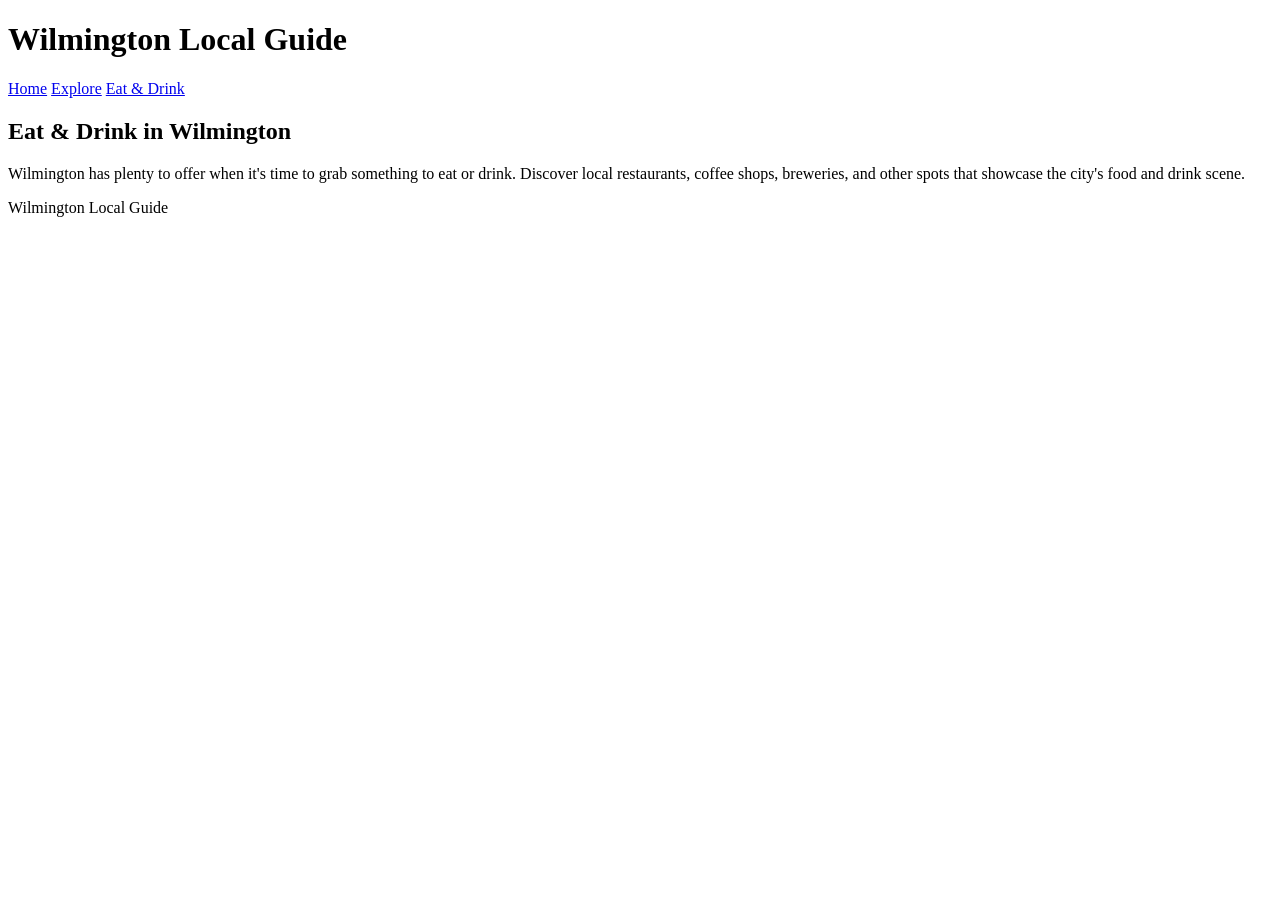
==== eat.html @ c0d4bfe0 "Set up initial Wilmington Local Guide pages" ====
<!doctype html>
<html lang="en">
  <head>
    <meta charset="UTF-8" />
    <meta name="viewport" content="width=device-width, initial-scale=1.0" />
    <title>Wilmington Local Guide | Eat</title>
  </head>

  <body>
    <header>
      <h1>Wilmington Local Guide</h1>

      <nav>
        <a href="index.html">Home</a>
        <a href="explore.html">Explore</a>
        <a href="eat.html">Eat &amp; Drink</a>
      </nav>
    </header>

    <main>
      <h2>Eat &amp; Drink in Wilmington</h2>
      <p>
        Wilmington has plenty to offer when it's time to grab something to eat
        or drink. Discover local restaurants, coffee shops, breweries, and other
        spots that showcase the city's food and drink scene.
      </p>
    </main>

    <footer>
      <p>Wilmington Local Guide</p>
    </footer>
  </body>
</html>
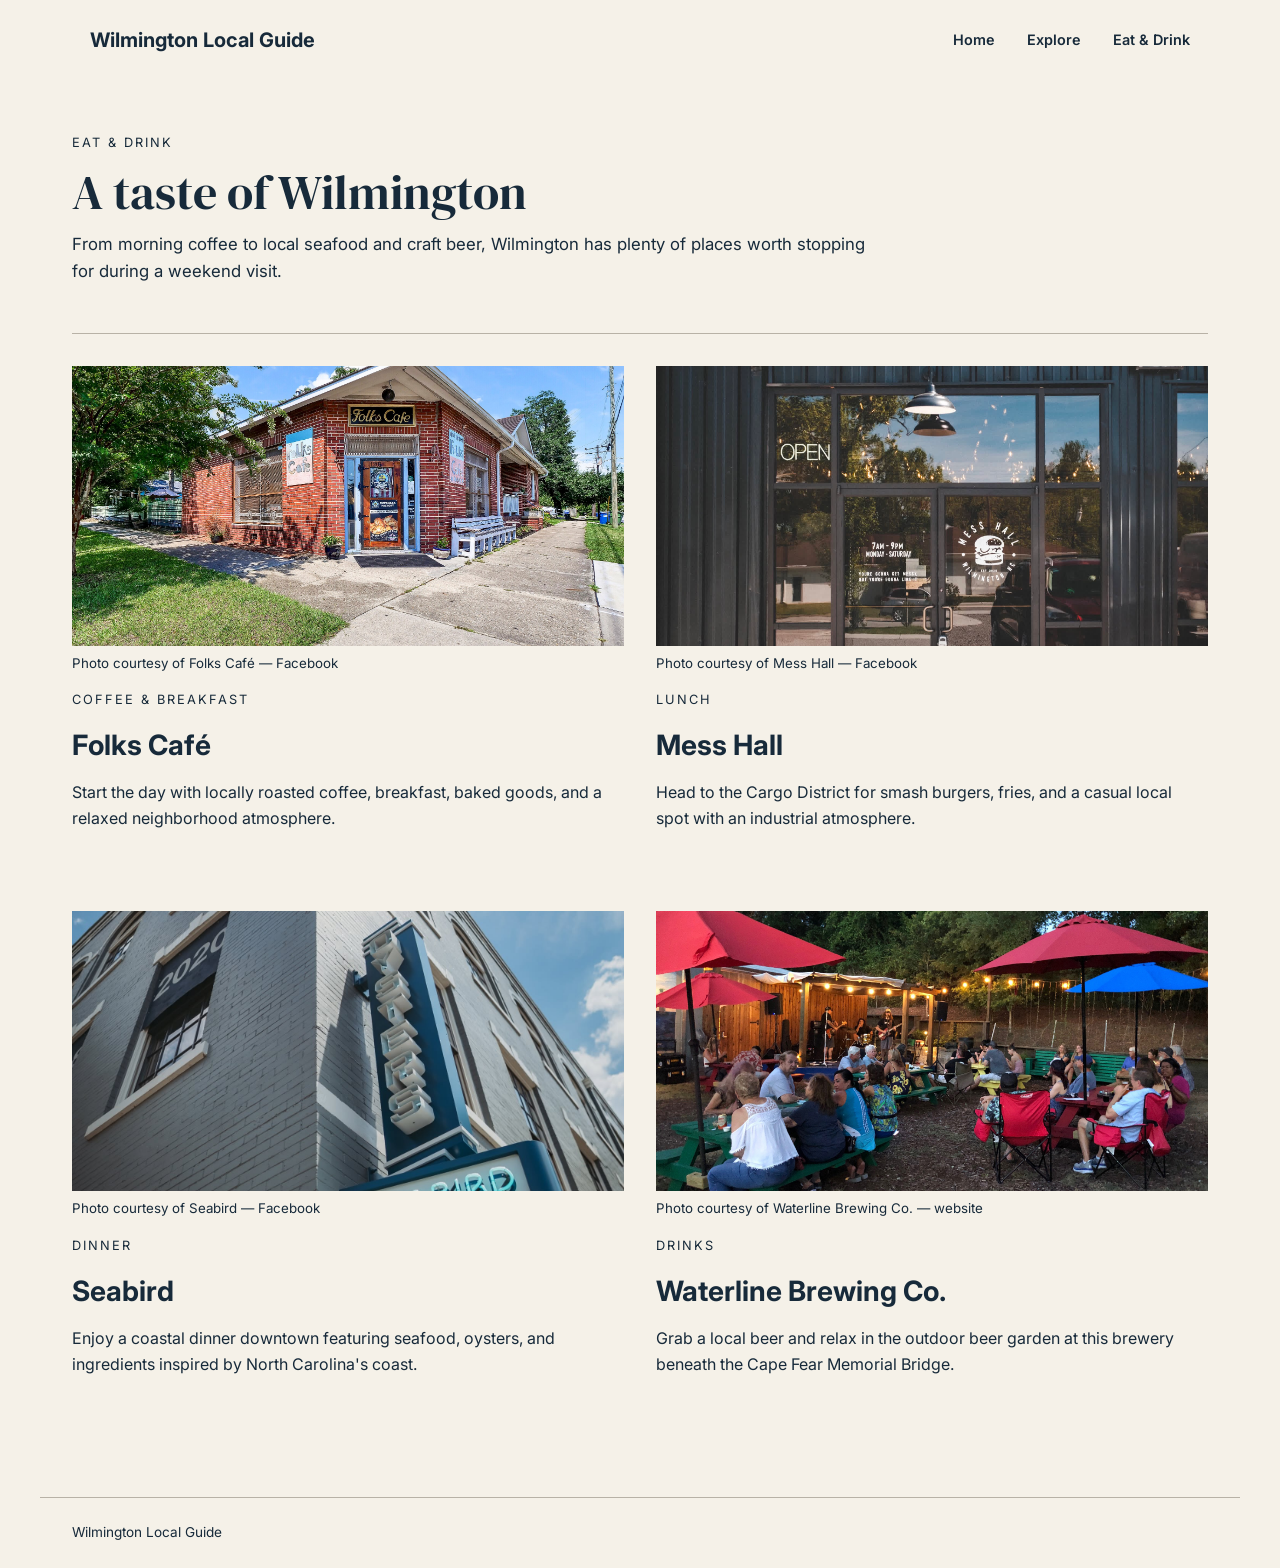
==== commit f33a2b83: "Add Explore and Eat & Drink pages" ====
--- a/eat.html
+++ b/eat.html
@@ -3,7 +3,18 @@
   <head>
     <meta charset="UTF-8" />
     <meta name="viewport" content="width=device-width, initial-scale=1.0" />
-    <title>Wilmington Local Guide | Eat</title>
+
+    <link rel="preconnect" href="https://fonts.googleapis.com" />
+    <link rel="preconnect" href="https://fonts.gstatic.com" crossorigin />
+
+    <link
+      href="https://fonts.googleapis.com/css2?family=DM+Serif+Display&family=Inter:wght@400;500;600;700&display=swap"
+      rel="stylesheet"
+    />
+
+    <link rel="stylesheet" href="css/styles.css" />
+
+    <title>Wilmington Local Guide | Eat &amp; Drink</title>
   </head>
 
   <body>
@@ -18,12 +29,88 @@
     </header>
 
     <main>
-      <h2>Eat &amp; Drink in Wilmington</h2>
-      <p>
-        Wilmington has plenty to offer when it's time to grab something to eat
-        or drink. Discover local restaurants, coffee shops, breweries, and other
-        spots that showcase the city's food and drink scene.
-      </p>
+      <div class="content">
+        <!-- Page Introduction -->
+        <section class="intro">
+          <p class="eyebrow">Eat &amp; Drink</p>
+          <h1>A taste of Wilmington</h1>
+          <p>
+            From morning coffee to local seafood and craft beer, Wilmington has
+            plenty of places worth stopping for during a weekend visit.
+          </p>
+        </section>
+
+        <!-- Featured Places -->
+        <div class="food-previews">
+          <section class="food-card">
+            <img
+              src="images/folks-cafe.jpg"
+              alt="Exterior of Folks Café in Wilmington"
+            />
+            <sub>Photo courtesy of Folks Café — Facebook</sub>
+
+            <div class="food-card-content">
+              <p class="eyebrow">Coffee &amp; Breakfast</p>
+              <h2>Folks Café</h2>
+              <p>
+                Start the day with locally roasted coffee, breakfast, baked
+                goods, and a relaxed neighborhood atmosphere.
+              </p>
+            </div>
+          </section>
+
+          <section class="food-card">
+            <img
+              src="images/mess-hall.jpg"
+              alt="Exterior of Mess Hall in Wilmington"
+            />
+            <sub>Photo courtesy of Mess Hall — Facebook</sub>
+
+            <div class="food-card-content">
+              <p class="eyebrow">Lunch</p>
+              <h2>Mess Hall</h2>
+              <p>
+                Head to the Cargo District for smash burgers, fries, and a
+                casual local spot with an industrial atmosphere.
+              </p>
+            </div>
+          </section>
+
+          <section class="food-card">
+            <img
+              src="images/seabird.jpg"
+              alt="Exterior of Seabird restaurant in downtown Wilmington"
+            />
+            <sub>Photo courtesy of Seabird — Facebook</sub>
+
+            <div class="food-card-content">
+              <p class="eyebrow">Dinner</p>
+              <h2>Seabird</h2>
+              <p>
+                Enjoy a coastal dinner downtown featuring seafood, oysters, and
+                ingredients inspired by North Carolina's coast.
+              </p>
+            </div>
+          </section>
+
+          <section class="food-card">
+            <img
+              src="images/waterline.jpg"
+              alt="Outdoor beer garden at Waterline Brewing Co. in Wilmington"
+            />
+            <sub>Photo courtesy of Waterline Brewing Co. — website</sub>
+
+            <div class="food-card-content">
+              <p class="eyebrow">Drinks</p>
+              <h2>Waterline Brewing Co.</h2>
+              <p>
+                Grab a local beer and relax in the outdoor beer garden at this
+                brewery beneath the Cape Fear Memorial Bridge.
+              </p>
+            </div>
+          </section>
+        </div>
+      </div>
     </main>
 
     <footer>
--- a/css/styles.css
+++ b/css/styles.css
@@ -0,0 +1,264 @@
+/* General Styles */
+
+* {
+  box-sizing: border-box;
+}
+
+body {
+  margin: 0;
+  background-color: #f5f1e8;
+  color: #172a3a;
+  font-family: "Inter", sans-serif;
+  line-height: 1.6;
+}
+
+main {
+  width: 100%;
+}
+
+img {
+  max-width: 100%;
+  height: auto;
+  display: block;
+}
+
+/* Header and Navigation */
+
+header {
+  height: 80px;
+  padding: 0 7%;
+  display: flex;
+  justify-content: space-between;
+  align-items: center;
+  background-color: #f5f1e8;
+}
+
+header h1 {
+  margin: 0;
+  font-size: 1.25rem;
+  line-height: 1;
+}
+
+nav {
+  display: flex;
+  gap: 32px;
+}
+
+nav a {
+  color: #172a3a;
+  text-decoration: none;
+  font-size: 0.9rem;
+  font-weight: 600;
+}
+
+nav a:hover {
+  text-decoration: underline;
+}
+
+/* Hero */
+
+.hero {
+  position: relative;
+  width: 100%;
+  height: 750px;
+  overflow: hidden;
+}
+
+.hero img {
+  width: 100%;
+  height: 100%;
+  object-fit: cover;
+  object-position: center 47%;
+  display: block;
+}
+
+.hero-text {
+  position: absolute;
+  top: 12%;
+  left: 7%;
+  color: #172a3a;
+}
+
+.hero-text h1 {
+  margin: 0;
+  font-family: "DM Serif Display", serif;
+  font-size: 5rem;
+  font-weight: 400;
+  line-height: 1;
+}
+
+.hero-text p {
+  margin: 8px 0;
+}
+
+.eyebrow {
+  text-transform: uppercase;
+  letter-spacing: 2px;
+  font-size: 0.8rem;
+}
+
+/* Main Content */
+
+.content {
+  max-width: 1200px;
+  margin: 0 auto;
+  padding: 40px 32px;
+}
+
+/* Home Introduction */
+
+.intro {
+  max-width: 800px;
+  margin-bottom: 48px;
+}
+
+.intro h2 {
+  margin-top: 4px;
+  margin-bottom: 12px;
+  font-size: 2rem;
+}
+
+.intro p:last-child {
+  margin: 0;
+  font-size: 1.05rem;
+}
+
+/* Page Previews */
+
+.page-previews {
+  display: flex;
+  gap: 32px;
+  border-top: 1px solid #b8b2a6;
+  padding-top: 32px;
+}
+
+.preview {
+  flex: 1;
+}
+
+.preview img {
+  width: 100%;
+  height: 240px;
+  object-fit: cover;
+}
+
+.preview h2 {
+  margin-top: 12px;
+  margin-bottom: 12px;
+  font-size: 1.5rem;
+}
+
+.preview p {
+  margin-bottom: 20px;
+}
+
+.preview a {
+  color: #172a3a;
+  font-weight: 600;
+  text-decoration: none;
+}
+
+.preview a:hover {
+  text-decoration: underline;
+}
+
+/* Explore Destinations */
+
+.intro h1 {
+  margin-top: 4px;
+  margin-bottom: 12px;
+  font-family: "DM Serif Display", serif;
+  font-size: 3rem;
+  font-weight: 400;
+  line-height: 1.1;
+}
+
+.destination {
+  display: flex;
+  gap: 48px;
+  align-items: center;
+  padding: 40px 0;
+  border-top: 1px solid #b8b2a6;
+}
+
+.destination.reverse {
+  flex-direction: row-reverse;
+}
+
+.destination img {
+  width: 55%;
+  height: 360px;
+  object-fit: cover;
+}
+
+.destination-text {
+  flex: 1;
+}
+
+.destination-text h2 {
+  margin-top: 4px;
+  margin-bottom: 12px;
+  font-size: 2rem;
+}
+
+.destination-text p {
+  margin-top: 0;
+}
+
+.photo-credit {
+  margin-top: 20px;
+  font-size: 0.75rem;
+}
+
+/* Eat & Drink */
+
+.food-previews {
+  display: flex;
+  flex-wrap: wrap;
+  gap: 32px;
+  border-top: 1px solid #b8b2a6;
+  padding-top: 32px;
+}
+
+.food-card {
+  width: calc(50% - 16px);
+}
+
+.food-card img {
+  width: 100%;
+  height: 280px;
+  object-fit: cover;
+}
+
+.food-card-content {
+  padding: 16px 0 32px;
+}
+
+.food-card-content h2 {
+  margin-top: 4px;
+  margin-bottom: 12px;
+  font-size: 1.75rem;
+}
+
+.food-card-content p {
+  margin-top: 0;
+}
+
+.photo-credit {
+  margin-top: 16px !important;
+  font-size: 0.75rem;
+}
+
+/* Footer */
+
+footer {
+  max-width: 1200px;
+  margin: 32px auto 0;
+  padding: 24px 32px;
+  border-top: 1px solid #b8b2a6;
+  font-size: 0.85rem;
+}
+
+footer p {
+  margin: 0;
+}
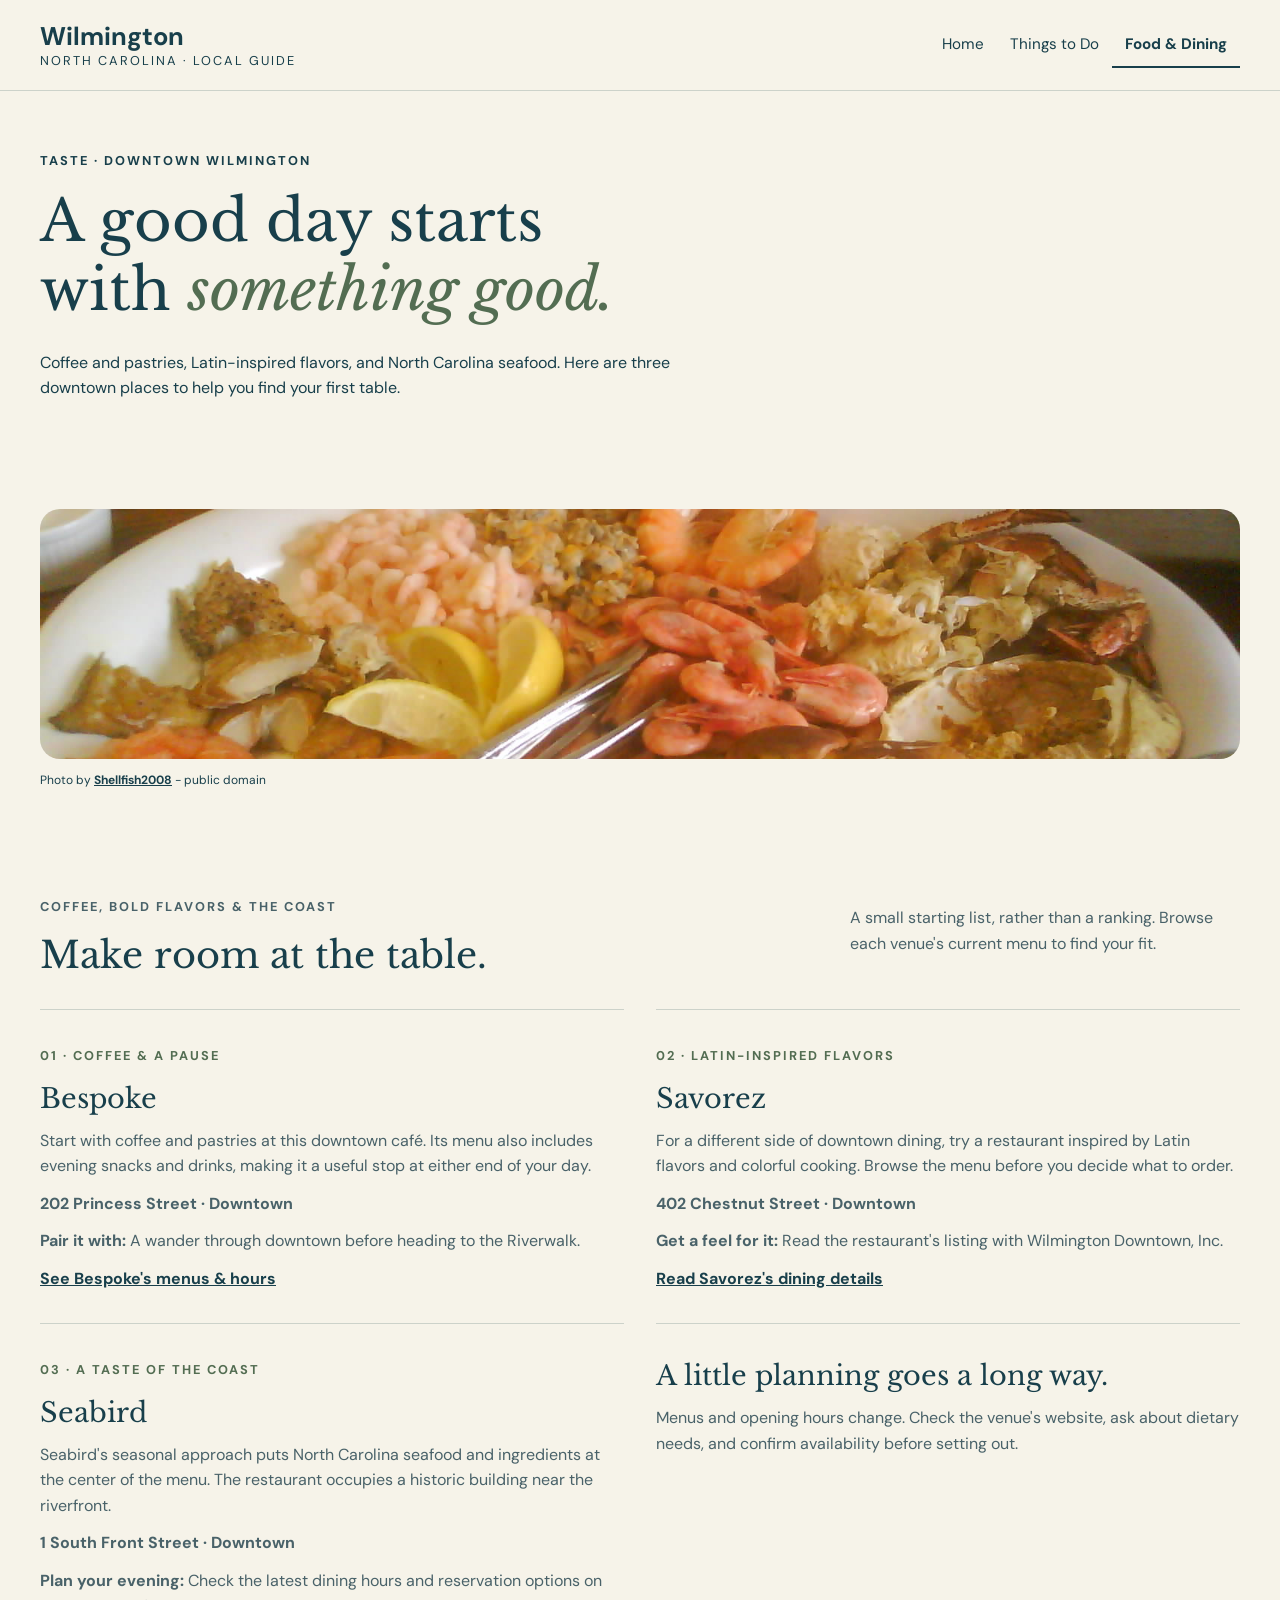
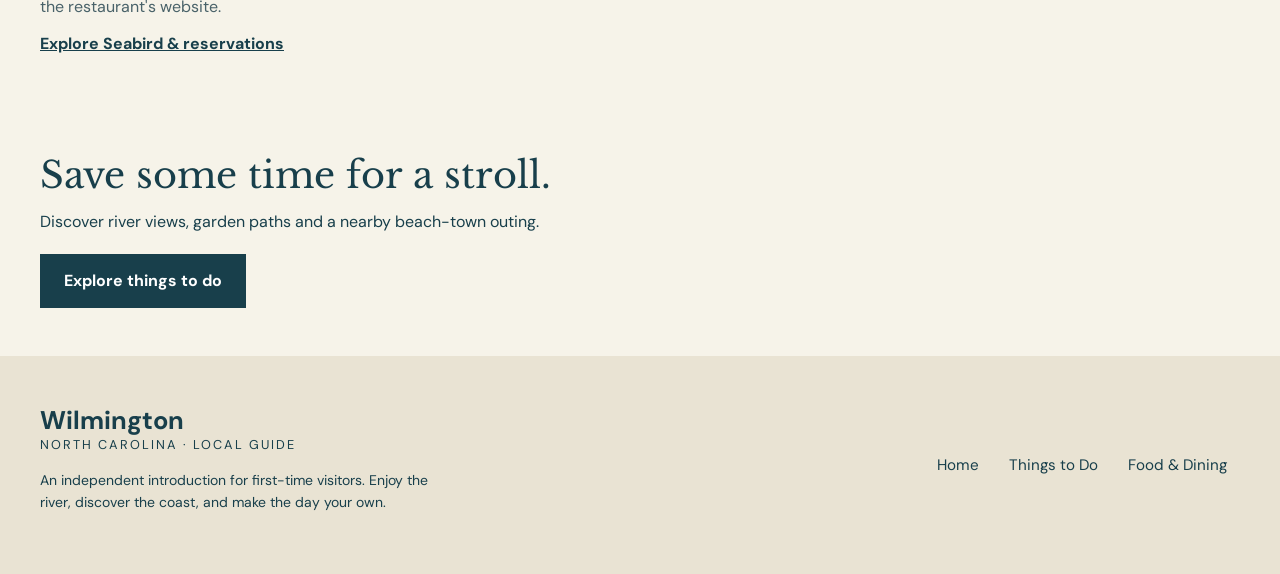
==== commit be29b075: "Module 10 - Progress Track Instructor Progress Check Milestone" ====
--- a/eat.html
+++ b/eat.html
@@ -3,118 +3,220 @@
   <head>
     <meta charset="UTF-8" />
     <meta name="viewport" content="width=device-width, initial-scale=1.0" />
+    <meta
+      name="description"
+      content="A first-time visitor's introduction to downtown Wilmington dining: Bespoke coffee, Savorez and Seabird, with official menu and visitor links."
+    />
 
     <link rel="preconnect" href="https://fonts.googleapis.com" />
     <link rel="preconnect" href="https://fonts.gstatic.com" crossorigin />
-
     <link
-      href="https://fonts.googleapis.com/css2?family=DM+Serif+Display&family=Inter:wght@400;500;600;700&display=swap"
+      href="https://fonts.googleapis.com/css2?family=DM+Sans:wght@400;500;600;700&family=Libre+Baskerville&display=swap"
       rel="stylesheet"
     />
 
+    <title>Food &amp; Dining | Wilmington Local Guide</title>
     <link rel="stylesheet" href="css/styles.css" />
-
-    <title>Wilmington Local Guide | Eat &amp; Drink</title>
   </head>
 
   <body>
-    <header>
-      <h1>Wilmington Local Guide</h1>
-
-      <nav>
-        <a href="index.html">Home</a>
-        <a href="explore.html">Explore</a>
-        <a href="eat.html">Eat &amp; Drink</a>
-      </nav>
+    <!-- Header -->
+
+    <header class="site-header">
+      <div class="header-content">
+        <a class="brand" href="index.html">
+          Wilmington
+          <span>North Carolina · Local Guide</span>
+        </a>
+
+        <nav aria-label="Main navigation">
+          <ul>
+            <li><a href="index.html">Home</a></li>
+            <li><a href="explore.html">Things to Do</a></li>
+            <li>
+              <a class="current" href="eat.html">Food &amp; Dining</a>
+            </li>
+          </ul>
+        </nav>
+      </div>
     </header>
 
-    <main>
-      <div class="content">
-        <!-- Page Introduction -->
-        <section class="intro">
-          <p class="eyebrow">Eat &amp; Drink</p>
-          <h1>A taste of Wilmington</h1>
+    <main id="main">
+      <!-- Page Introduction -->
+
+      <section class="container">
+        <p class="kicker">Taste · Downtown Wilmington</p>
+
+        <h1>
+          A good day starts<br />
+          with <em>something good.</em>
+        </h1>
+
+        <p class="page-intro">
+          Coffee and pastries, Latin-inspired flavors, and North Carolina
+          seafood. Here are three downtown places to help you find your first
+          table.
+        </p>
+      </section>
+
+      <!-- Featured Image -->
+
+      <figure class="feature-image container">
+        <img
+          src="images/seafood.jpg"
+          alt="Illustrative seafood platter with shrimp, crab, mussels and lemon, not a dish from a featured restaurant"
+          width="1600"
+          height="1200"
+        />
+
+        <figcaption>
+          Photo by
+          <a
+            href="https://commons.wikimedia.org/wiki/File:Seafood_on_platter.jpg"
+            >Shellfish2008</a
+          >
+          - public domain
+        </figcaption>
+      </figure>
+
+      <!-- Restaurants -->
+
+      <section class="container">
+        <header class="section-header">
+          <div>
+            <p class="kicker">Coffee, bold flavors &amp; the coast</p>
+            <h2>Make room at the table.</h2>
+          </div>
+
           <p>
-            From morning coffee to local seafood and craft beer, Wilmington has
-            plenty of places worth stopping for during a weekend visit.
+            A small starting list, rather than a ranking. Browse each venue's
+            current menu to find your fit.
           </p>
-        </section>
-
-        <!-- Featured Places -->
-        <div class="food-previews">
-          <section class="food-card">
-            <img
-              src="images/folks-cafe.jpg"
-              alt="Exterior of Folks Café in Wilmington"
-            />
-            <sub>Photo courtesy of Folks Café — Facebook</sub>
-
-            <div class="food-card-content">
-              <p class="eyebrow">Coffee &amp; Breakfast</p>
-              <h2>Folks Café</h2>
-              <p>
-                Start the day with locally roasted coffee, breakfast, baked
-                goods, and a relaxed neighborhood atmosphere.
-              </p>
-            </div>
-          </section>
-
-          <section class="food-card">
-            <img
-              src="images/mess-hall.jpg"
-              alt="Exterior of Mess Hall in Wilmington"
-            />
-            <sub>Photo courtesy of Mess Hall — Facebook</sub>
-
-            <div class="food-card-content">
-              <p class="eyebrow">Lunch</p>
-              <h2>Mess Hall</h2>
-              <p>
-                Head to the Cargo District for smash burgers, fries, and a
-                casual local spot with an industrial atmosphere.
-              </p>
-            </div>
-          </section>
-
-          <section class="food-card">
-            <img
-              src="images/seabird.jpg"
-              alt="Exterior of Seabird restaurant in downtown Wilmington"
-            />
-            <sub>Photo courtesy of Seabird — Facebook</sub>
-
-            <div class="food-card-content">
-              <p class="eyebrow">Dinner</p>
-              <h2>Seabird</h2>
-              <p>
-                Enjoy a coastal dinner downtown featuring seafood, oysters, and
-                ingredients inspired by North Carolina's coast.
-              </p>
-            </div>
-          </section>
-
-          <section class="food-card">
-            <img
-              src="images/waterline.jpg"
-              alt="Outdoor beer garden at Waterline Brewing Co. in Wilmington"
-            />
-            <sub>Photo courtesy of Waterline Brewing Co. — website</sub>
-
-            <div class="food-card-content">
-              <p class="eyebrow">Drinks</p>
-              <h2>Waterline Brewing Co.</h2>
-              <p>
-                Grab a local beer and relax in the outdoor beer garden at this
-                brewery beneath the Cape Fear Memorial Bridge.
-              </p>
-            </div>
-          </section>
+        </header>
+
+        <div class="grid">
+          <!-- Bespoke -->
+
+          <div class="grid-item" id="bespoke">
+            <p class="kicker">01 · Coffee &amp; a pause</p>
+            <h3>Bespoke</h3>
+
+            <p>
+              Start with coffee and pastries at this downtown café. Its menu
+              also includes evening snacks and drinks, making it a useful stop
+              at either end of your day.
+            </p>
+
+            <p><strong>202 Princess Street · Downtown</strong></p>
+
+            <p>
+              <strong>Pair it with:</strong> A wander through downtown before
+              heading to the Riverwalk.
+            </p>
+
+            <a href="https://bespokenc.com/">See Bespoke's menus &amp; hours</a>
+          </div>
+
+          <!-- Savorez -->
+
+          <div class="grid-item" id="savorez">
+            <p class="kicker">02 · Latin-inspired flavors</p>
+            <h3>Savorez</h3>
+
+            <p>
+              For a different side of downtown dining, try a restaurant inspired
+              by Latin flavors and colorful cooking. Browse the menu before you
+              decide what to order.
+            </p>
+
+            <p><strong>402 Chestnut Street · Downtown</strong></p>
+
+            <p>
+              <strong>Get a feel for it:</strong> Read the restaurant's listing
+              with Wilmington Downtown, Inc.
+            </p>
+
+            <a href="https://wilmingtondowntown.com/explore/dining/savorez/">
+              Read Savorez's dining details
+            </a>
+          </div>
+
+          <!-- Seabird -->
+
+          <div class="grid-item" id="seabird">
+            <p class="kicker">03 · A taste of the coast</p>
+            <h3>Seabird</h3>
+
+            <p>
+              Seabird's seasonal approach puts North Carolina seafood and
+              ingredients at the center of the menu. The restaurant occupies a
+              historic building near the riverfront.
+            </p>
+
+            <p><strong>1 South Front Street · Downtown</strong></p>
+
+            <p>
+              <strong>Plan your evening:</strong> Check the latest dining hours
+              and reservation options on the restaurant's website.
+            </p>
+
+            <a href="https://www.seabirdnc.com/home">
+              Explore Seabird &amp; reservations
+            </a>
+          </div>
+
+          <!-- Planning Tip -->
+
+          <div class="grid-item tip">
+            <h3>A little planning goes a long way.</h3>
+
+            <p>
+              Menus and opening hours change. Check the venue's website, ask
+              about dietary needs, and confirm availability before setting out.
+            </p>
+          </div>
+        </div>
+      </section>
+
+      <!-- Next Page -->
+
+      <section class="next container">
+        <div>
+          <h2>Save some time for a stroll.</h2>
+
+          <p>
+            Discover river views, garden paths and a nearby beach-town outing.
+          </p>
+        </div>
+
+        <a class="button" href="explore.html">Explore things to do</a>
+      </section>
+    </main>
+
+    <!-- Footer -->
+
+    <footer class="site-footer">
+      <div class="footer-content container">
+        <div>
+          <a class="brand" href="index.html">
+            Wilmington
+            <span>North Carolina · Local Guide</span>
+          </a>
+
+          <p>
+            An independent introduction for first-time visitors. Enjoy the
+            river, discover the coast, and make the day your own.
+          </p>
+        </div>
+
+        <div>
+          <nav aria-label="Footer navigation">
+            <a href="index.html">Home</a>
+            <a href="explore.html">Things to Do</a>
+            <a href="eat.html">Food &amp; Dining</a>
+          </nav>
         </div>
       </div>
-    </main>
-
-    <footer>
-      <p>Wilmington Local Guide</p>
     </footer>
   </body>
 </html>
--- a/css/styles.css
+++ b/css/styles.css
@@ -1,193 +1,300 @@
 /* General Styles */
 
 * {
+  margin: 0;
+  padding: 0;
   box-sizing: border-box;
 }
 
 body {
-  margin: 0;
-  background-color: #f5f1e8;
-  color: #172a3a;
-  font-family: "Inter", sans-serif;
+  font-family: "DM Sans", Arial, sans-serif;
+  background-color: #f6f3e9;
+  color: #183f4b;
   line-height: 1.6;
 }
 
-main {
+a {
+  color: #183f4b;
+}
+
+a:hover {
+  color: #536d52;
+}
+
+img {
+  display: block;
   width: 100%;
-}
-
-img {
-  max-width: 100%;
-  height: auto;
+  height: 250px;
+  object-fit: cover;
+  border-radius: 20px;
+}
+
+ul {
+  list-style: none;
+}
+
+p {
+  max-width: 650px;
+  margin: 12px 0;
+}
+
+/* Headings */
+
+h1,
+h2,
+h3 {
+  font-family: "Libre Baskerville", Arial, sans-serif;
+  font-weight: normal;
+  line-height: 1.2;
+}
+
+h1 {
+  font-size: 3.6rem;
+  margin-bottom: 24px;
+}
+
+h1 em {
+  color: #536d52;
+}
+
+h2 {
+  font-size: 2.3rem;
+}
+
+h3 {
+  font-size: 1.7rem;
+  margin: 12px 0;
+}
+
+/* Page Layout */
+
+.container {
+  max-width: 1280px;
+  margin: 0 auto;
+  padding: 48px 40px;
+}
+
+/* Header */
+
+.site-header {
+  border-bottom: 1px solid #ccd2ca;
+}
+
+.header-content {
+  max-width: 1280px;
+  margin: 0 auto;
+  padding: 20px 40px;
+  display: flex;
+  justify-content: space-between;
+  align-items: center;
+}
+
+.brand {
+  display: inline-block;
+  font-size: 1.6rem;
+  font-weight: bold;
+  line-height: 1.3;
+  text-decoration: none;
+}
+
+.brand span {
   display: block;
-}
-
-/* Header and Navigation */
-
-header {
-  height: 80px;
-  padding: 0 7%;
-  display: flex;
-  justify-content: space-between;
-  align-items: center;
-  background-color: #f5f1e8;
-}
-
-header h1 {
-  margin: 0;
-  font-size: 1.25rem;
-  line-height: 1;
-}
-
-nav {
-  display: flex;
-  gap: 32px;
-}
-
-nav a {
-  color: #172a3a;
-  text-decoration: none;
-  font-size: 0.9rem;
-  font-weight: 600;
-}
-
-nav a:hover {
-  text-decoration: underline;
-}
-
-/* Hero */
-
-.hero {
-  position: relative;
-  width: 100%;
-  height: 750px;
-  overflow: hidden;
-}
-
-.hero img {
-  width: 100%;
-  height: 100%;
-  object-fit: cover;
-  object-position: center 47%;
-  display: block;
-}
-
-.hero-text {
-  position: absolute;
-  top: 12%;
-  left: 7%;
-  color: #172a3a;
-}
-
-.hero-text h1 {
-  margin: 0;
-  font-family: "DM Serif Display", serif;
-  font-size: 5rem;
-  font-weight: 400;
-  line-height: 1;
-}
-
-.hero-text p {
-  margin: 8px 0;
-}
-
-.eyebrow {
+  font-size: 0.8rem;
+  font-weight: normal;
   text-transform: uppercase;
   letter-spacing: 2px;
+}
+
+/* Navigation */
+
+nav ul {
+  display: flex;
+}
+
+nav a {
+  display: inline-block;
+  padding: 10px 13px;
+  font-size: 0.95rem;
+  text-decoration: none;
+}
+
+.current {
+  border-bottom: 2px solid #183f4b;
+  font-weight: bold;
+}
+
+/* Hero Section */
+
+.hero {
+  display: flex;
+  align-items: center;
+  gap: 32px;
+}
+
+.hero-text,
+.hero-image {
+  flex: 1;
+  min-width: 0;
+}
+
+.hero h1 {
+  font-size: 4.1rem;
+}
+
+.hero-text h1 {
+  margin-bottom: 24px;
+}
+
+.hero-text h1 + p {
+  max-width: 440px;
+  font-size: 1.125rem;
+  color: #496269;
+}
+
+.hero img {
+  height: 470px;
+}
+
+figcaption,
+.note {
+  font-size: 0.75rem;
+  line-height: 1.5;
+  margin-top: 12px;
+}
+
+/* Labels and Buttons */
+
+.kicker {
+  display: block;
+  margin-bottom: 16px;
   font-size: 0.8rem;
-}
-
-/* Main Content */
-
-.content {
-  max-width: 1200px;
-  margin: 0 auto;
-  padding: 40px 32px;
-}
-
-/* Home Introduction */
-
-.intro {
-  max-width: 800px;
-  margin-bottom: 48px;
-}
-
-.intro h2 {
-  margin-top: 4px;
-  margin-bottom: 12px;
-  font-size: 2rem;
-}
-
-.intro p:last-child {
-  margin: 0;
-  font-size: 1.05rem;
-}
-
-/* Page Previews */
-
-.page-previews {
-  display: flex;
-  gap: 32px;
-  border-top: 1px solid #b8b2a6;
-  padding-top: 32px;
-}
-
-.preview {
-  flex: 1;
-}
-
-.preview img {
-  width: 100%;
-  height: 240px;
-  object-fit: cover;
-}
-
-.preview h2 {
-  margin-top: 12px;
-  margin-bottom: 12px;
-  font-size: 1.5rem;
-}
-
-.preview p {
-  margin-bottom: 20px;
-}
-
-.preview a {
-  color: #172a3a;
-  font-weight: 600;
+  font-weight: bold;
+  text-transform: uppercase;
+  letter-spacing: 2px;
+}
+
+.button {
+  display: inline-block;
+  margin-top: 8px;
+  padding: 14px 24px;
+  background-color: #183f4b;
+  color: white;
+  font-weight: bold;
   text-decoration: none;
 }
 
-.preview a:hover {
-  text-decoration: underline;
-}
-
-/* Explore Destinations */
-
-.intro h1 {
-  margin-top: 4px;
-  margin-bottom: 12px;
-  font-family: "DM Serif Display", serif;
-  font-size: 3rem;
-  font-weight: 400;
-  line-height: 1.1;
+.button:hover {
+  background-color: #536d52;
+  color: white;
+}
+
+/* Information Strip */
+
+.strip {
+  background-color: #e9e3d3;
+}
+
+.strip-content {
+  display: flex;
+  justify-content: space-between;
+  align-items: center;
+  padding-top: 16px;
+  padding-bottom: 16px;
+  font-size: 0.875rem;
+}
+
+.strip span {
+  display: block;
+}
+
+/* Explore and Dining Section */
+
+.section-header {
+  display: flex;
+  justify-content: space-between;
+  align-items: center;
+  gap: 32px;
+  margin-bottom: 32px;
+}
+
+.section-header p {
+  max-width: 390px;
+  color: #496269;
+}
+
+.grid {
+  display: grid;
+  grid-template-columns: 1fr 1fr;
+  gap: 32px;
+}
+
+.grid-item {
+  border-top: 1px solid #ccd2ca;
+  padding-top: 24px;
+}
+
+.grid-item-content {
+  padding-top: 24px;
+}
+
+.grid p {
+  color: #496269;
+}
+
+.grid .kicker {
+  color: #536d52;
+}
+
+main a {
+  font-weight: bold;
+}
+
+/* First Day Section */
+
+.band {
+  background-color: #183f4b;
+  color: #f6f3e9;
+}
+
+.band a {
+  color: #f6f3e9;
+}
+
+.band a:focus {
+  color: #183f4b;
+}
+
+ol {
+  display: grid;
+  grid-template-columns: repeat(3, 1fr);
+  gap: 32px;
+  margin-top: 32px;
+}
+
+ol li {
+  border-top: 1px solid #78999b;
+  padding-top: 16px;
+}
+
+ol h3 {
+  font-size: 1.3rem;
+}
+
+/* Explore Page */
+
+.explore-intro h1 {
+  margin-bottom: 24px;
 }
 
 .destination {
   display: flex;
+  align-items: center;
   gap: 48px;
-  align-items: center;
-  padding: 40px 0;
-  border-top: 1px solid #b8b2a6;
-}
-
-.destination.reverse {
-  flex-direction: row-reverse;
 }
 
 .destination img {
-  width: 55%;
-  height: 360px;
+  width: 50%;
+  height: 350px;
   object-fit: cover;
 }
 
@@ -196,69 +303,48 @@
 }
 
 .destination-text h2 {
-  margin-top: 4px;
-  margin-bottom: 12px;
-  font-size: 2rem;
+  margin-bottom: 20px;
 }
 
 .destination-text p {
-  margin-top: 0;
+  color: #496269;
+}
+
+.destination-text .kicker {
+  color: #536d52;
+}
+
+.reverse {
+  flex-direction: row-reverse;
 }
 
 .photo-credit {
+  font-size: 0.75rem;
   margin-top: 20px;
-  font-size: 0.75rem;
-}
-
-/* Eat & Drink */
-
-.food-previews {
-  display: flex;
-  flex-wrap: wrap;
-  gap: 32px;
-  border-top: 1px solid #b8b2a6;
-  padding-top: 32px;
-}
-
-.food-card {
-  width: calc(50% - 16px);
-}
-
-.food-card img {
-  width: 100%;
-  height: 280px;
-  object-fit: cover;
-}
-
-.food-card-content {
-  padding: 16px 0 32px;
-}
-
-.food-card-content h2 {
-  margin-top: 4px;
-  margin-bottom: 12px;
-  font-size: 1.75rem;
-}
-
-.food-card-content p {
-  margin-top: 0;
-}
-
-.photo-credit {
-  margin-top: 16px !important;
-  font-size: 0.75rem;
 }
 
 /* Footer */
 
-footer {
-  max-width: 1200px;
-  margin: 32px auto 0;
-  padding: 24px 32px;
-  border-top: 1px solid #b8b2a6;
-  font-size: 0.85rem;
+.site-footer {
+  background-color: #e9e3d3;
+}
+
+.footer-content {
+  display: flex;
+  justify-content: space-between;
+  align-items: center;
+  gap: 32px;
 }
 
 footer p {
-  margin: 0;
-}
+  max-width: 420px;
+  font-size: 0.875rem;
+}
+
+/* Media Queries */
+
+@media (max-width: 768px) {
+  .hero {
+    flex-direction: column;
+  }
+}
